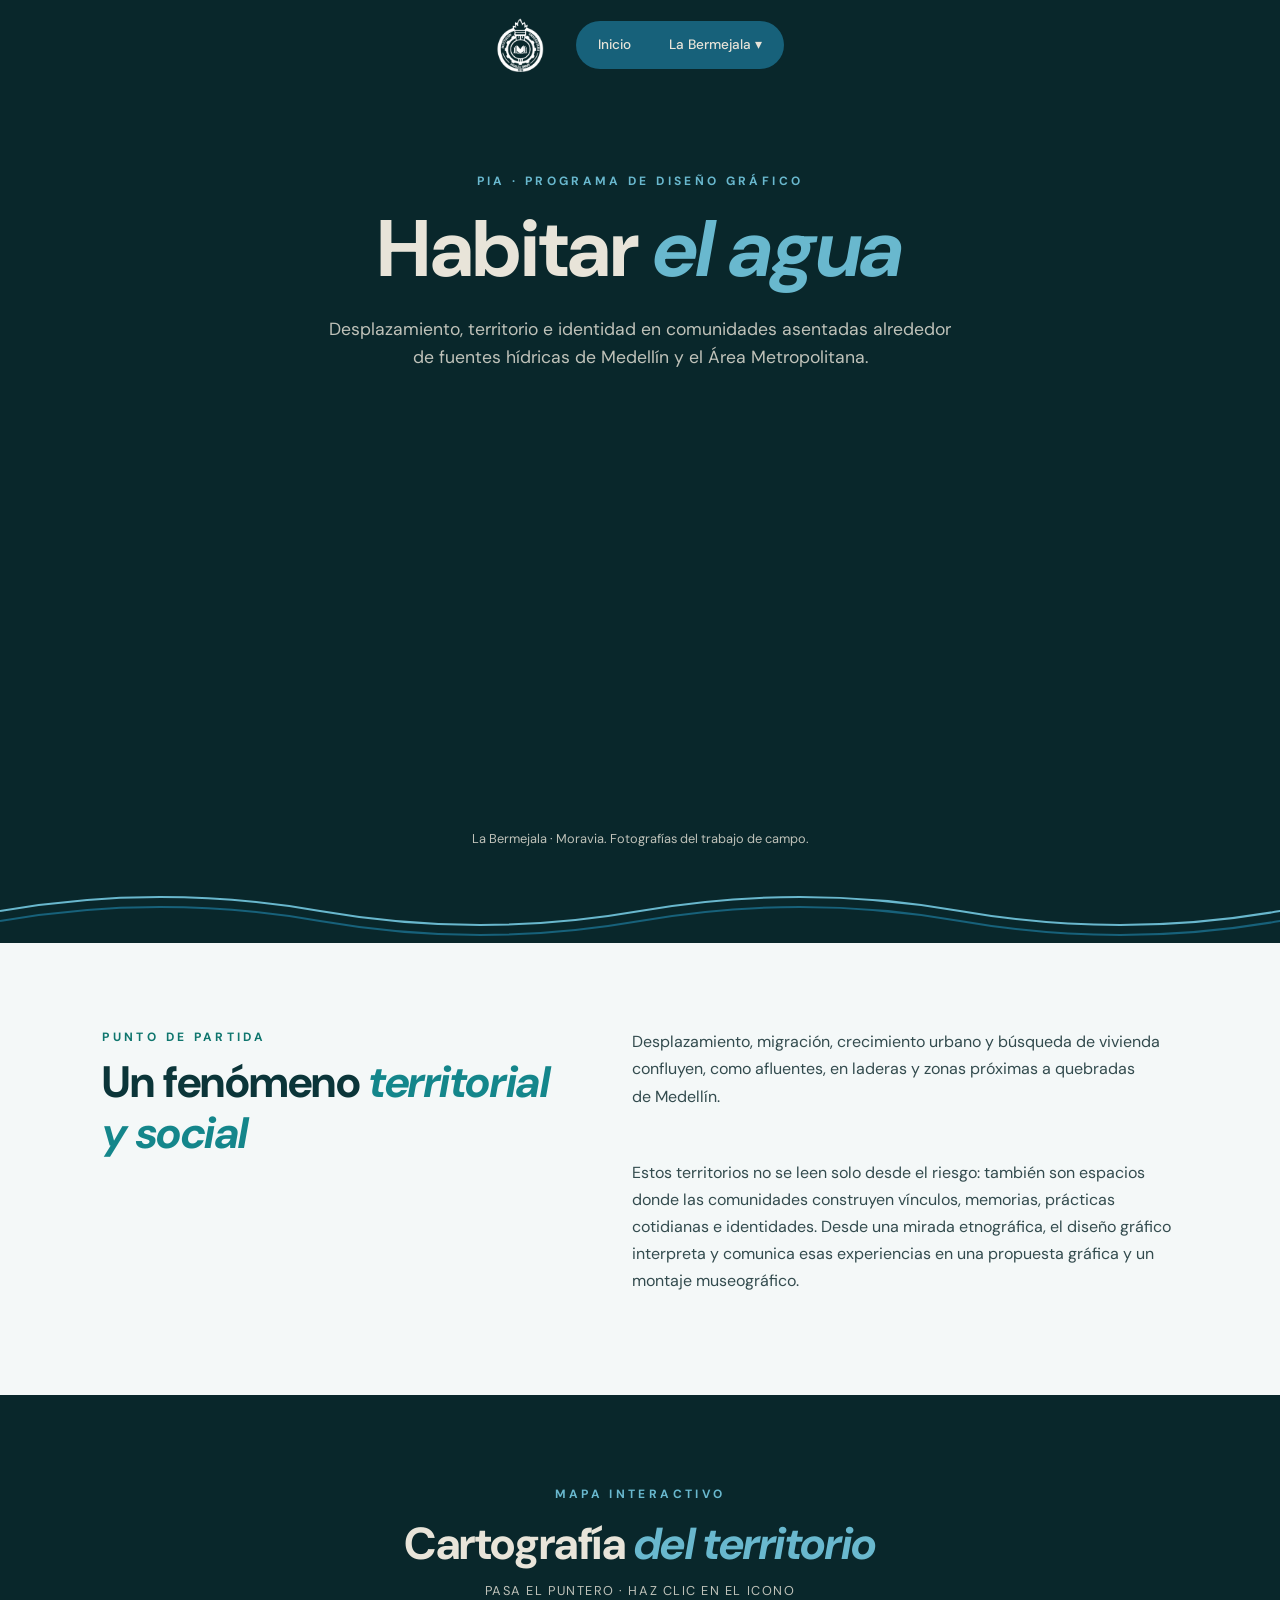
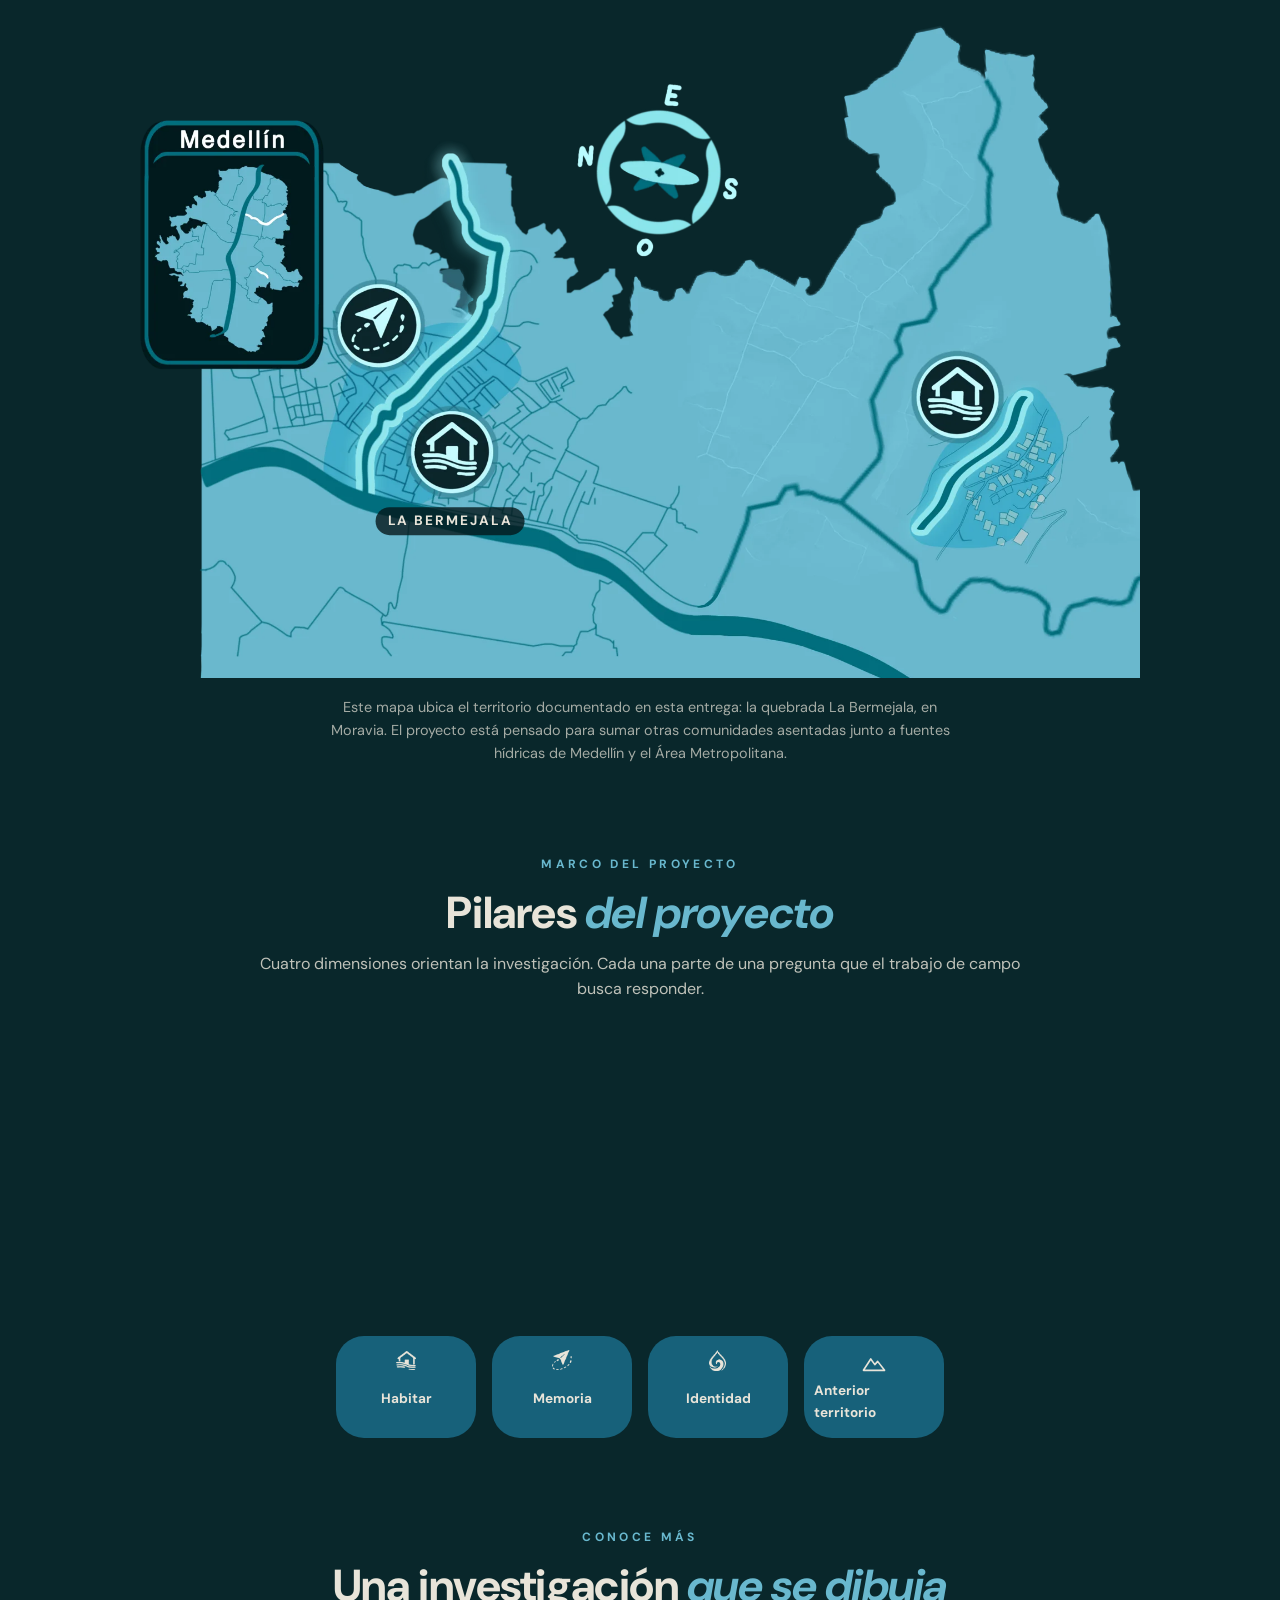
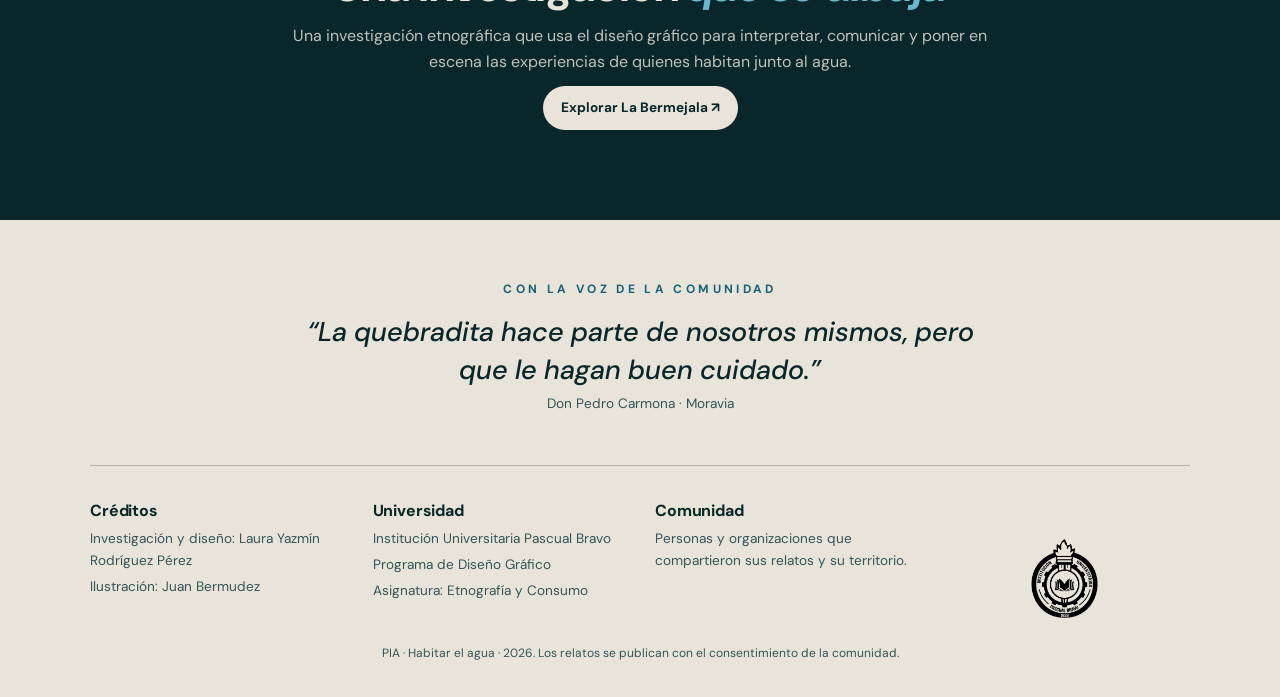
==== index.html @ 50b27b02 "Portada: olas debajo de la galeria" ====
<!DOCTYPE html>
<html lang="es">
<head>
<meta charset="UTF-8">
<meta name="viewport" content="width=device-width, initial-scale=1, viewport-fit=cover">
<title>Habitar el agua · Pascual Bravo</title>
<meta name="description" content="Desplazamiento, territorio e identidad en comunidades asentadas junto a fuentes hídricas de Medellín. Proyecto de Diseño Gráfico · Pascual Bravo.">
<meta name="theme-color" content="#09272b">
<meta property="og:type" content="website">
<meta property="og:url" content="https://laurarodriguez370-wq.github.io/Habitar-El-Agua/">
<meta property="og:title" content="Habitar el agua · Pascual Bravo">
<meta property="og:description" content="Desplazamiento, territorio e identidad en comunidades asentadas junto a fuentes hídricas de Medellín. Proyecto de Diseño Gráfico · Pascual Bravo.">
<meta property="og:image" content="https://laurarodriguez370-wq.github.io/Habitar-El-Agua/img/bermejala-1.jpg">
<link rel="icon" type="image/png" href="img/icono-agua.png">
<link rel="preconnect" href="https://fonts.gstatic.com" crossorigin>
<link href="https://fonts.googleapis.com/css2?family=DM+Sans:ital,wght@0,400;0,500;0,700;1,400;1,700&display=swap" rel="stylesheet">
<link rel="stylesheet" href="style-principal.css">
<style>
  body, h1, h2, h3, p, a, span, blockquote {
    font-family: 'DM Sans', sans-serif;
  }
  h1 em, h2 em {
    font-style: italic;
  }

  /* 1. PUNTO DE PARTIDA: FONDO CLARO Y DIAGRAMACIÓN EDITORIAL EN 2 COLUMNAS */
  #punto-de-partida {
    background-color: #F4F8F8;
    color: #132A2C;
    padding: 85px 8%;
    text-align: left;
  }
  #punto-de-partida .txt {
    max-width: 1100px;
    margin: 0 auto;
    display: grid;
    grid-template-columns: 1fr 1.15fr;
    column-gap: 56px;
    align-items: start;
  }
  #punto-de-partida .eyebrow {
    grid-column: 1;
    color: #0F766E;
    font-weight: 700;
    margin-bottom: 10px;
  }
  #punto-de-partida h2 {
    grid-column: 1;
    color: #0B3539;
    font-size: clamp(2rem, 3.5vw, 2.75rem);
    line-height: 1.15;
    margin: 0;
  }
  #punto-de-partida h2 em {
    color: #14868B;
  }
  #punto-de-partida p {
    grid-column: 2;
    color: #334B4E;
    font-size: 16px;
    line-height: 1.7;
    margin: 0 0 16px 0;
    text-wrap: pretty;
  }
  #punto-de-partida p:first-of-type {
    grid-row: 1 / 3;
  }

  /* 2. PILARES: 4 DIMENSIONES, CICLO DE 24s, CONTEXTO + PREGUNTA */
  @keyframes ciclo4 {
    0% { opacity: 0; visibility: visible; }
    3%, 22% { opacity: 1; visibility: visible; }
    25%, 100% { opacity: 0; visibility: hidden; }
  }
  @keyframes marca4 {
    0%, 22% { background: var(--celeste); color: var(--oscuro); transform: translateY(-3px); }
    25%, 100% { background: var(--azul); color: var(--crema); transform: none; }
  }
  .pp { animation: ciclo4 24s infinite; }
  .pp2 { animation-delay: 6s; }
  .pp3 { animation-delay: 12s; }
  .pp4 { animation-delay: 18s; }
  .pbt { animation: marca4 24s infinite; }
  .pbt:nth-child(2) { animation-delay: 6s; }
  .pbt:nth-child(3) { animation-delay: 12s; }
  .pbt:nth-child(4) { animation-delay: 18s; }
  .pbt { width: 140px; }

  #pr4:checked ~ .pv .pp,
  #pr4:checked ~ .pb .pbt { animation: none; }
  #pr4:checked ~ .pv .pp4 { opacity: 1; visibility: visible; }
  #pr4:checked ~ .pb label[for="pr4"] {
    background: var(--celeste);
    color: var(--oscuro);
    transform: translateY(-3px);
  }

  .pp p.ctx { margin: 0 0 18px; line-height: 1.65; }
  .pq {
    margin: 0;
    padding: 4px 0 4px 18px;
    border-left: 3px solid var(--celeste);
    font-size: clamp(1.1rem, 2vw, 1.35rem);
    line-height: 1.4;
    font-style: italic;
    font-weight: 500;
  }
  .pq-lab {
    display: block;
    margin-bottom: 6px;
    font-size: .72rem;
    font-style: normal;
    font-weight: 700;
    letter-spacing: .16em;
    text-transform: uppercase;
    opacity: .75;
  }
  .tag-bermejala {
    display: inline-block;
    margin-top: 18px;
    padding: 6px 14px;
    border-radius: 999px;
    background: rgba(105, 184, 206, .18);
    border: 1px solid var(--celeste);
    font-size: .8rem;
    font-weight: 700;
  }
  .pi svg { width: 55%; height: 55%; }
  .pguia { max-width: 760px; margin: 12px auto 0; font-size: 1rem; line-height: 1.6; }

  .nota-mapa { max-width: 640px; margin: 18px auto 0; font-size: .9rem; line-height: 1.6; opacity: .85; }

  /* RESPONSIVE PARA CELULAR */
  @media (max-width: 820px) {
    #punto-de-partida .txt {
      grid-template-columns: 1fr;
    }
    #punto-de-partida h2,
    #punto-de-partida p,
    #punto-de-partida p:first-of-type {
      grid-column: 1;
      grid-row: auto;
    }
    #punto-de-partida h2 {
      margin-bottom: 20px;
    }
  }
</style>
<link rel="stylesheet" href="mejoras.css?v=3">
</head>
<body>
<header class="cab">
<nav>
<a href="index.html" aria-label="Inicio"><img src="img/logo-pascual-bravo.png" alt="Institución Universitaria Pascual Bravo"></a>
<ul class="menu">
<li><a href="index.html">Inicio</a></li>
<li><a href="Bh.html" aria-haspopup="true">La Bermejala ▾</a>
<ul class="sub">
  <li><a href="Bh.html#identidad"><i class="ic" style="--i:var(--i-identidad)"></i>Identidad</a></li>
 
</ul>
</li>
</ul>
</nav>
</header>

<main>
<section class="hero">
<span class="eyebrow">PIA · Programa de Diseño Gráfico</span>
<h1>Habitar <em>el agua</em></h1>
<p class="lead">Desplazamiento, territorio e identidad en comunidades asentadas alrededor de fuentes hídricas de Medellín y el Área Metropolitana.</p>
</section>

<section class="sec">
<div class="gal">
  <div class="cv">
    <div class="sl"><img src="img/bermejala-1.jpg" alt="Fotografía 1 de La Bermejala"></div>
    <div class="sl"><img src="img/bermejala-2.jpg" alt="Fotografía 2 de La Bermejala"></div>
    <div class="sl"><img src="img/bermejala-3.jpg" alt="Fotografía 3 de La Bermejala"></div>
    <div class="sl"><img src="img/bermejala-4.jpg" alt="Fotografía 4 de La Bermejala"></div>
    <div class="sl"><img src="img/bermejala-5.jpg" alt="Fotografía 5 de La Bermejala"></div>
    <div class="sl"><img src="img/bermejala-6.jpg" alt="Fotografía 6 de La Bermejala"></div>
  </div>
  <p class="pie-foto">La Bermejala · Moravia. Fotografías del trabajo de campo.</p>
</div>
</section>

<div class="ola" aria-hidden="true">
<svg class="a" viewBox="0 0 2400 64" preserveAspectRatio="none"><path stroke="#69b8ce" d="M0 32q150-28 300 0t300 0 300 0 300 0 300 0 300 0 300 0 300 0"/></svg>
<svg class="b" viewBox="0 0 2400 64" preserveAspectRatio="none"><path stroke="#17617a" d="M0 32q150-28 300 0t300 0 300 0 300 0 300 0 300 0 300 0 300 0"/></svg>
</div>

<section class="sec c" id="punto-de-partida">
<div class="txt">
  <span class="eyebrow">Punto de partida</span>
  <h2>Un fenómeno <em>territorial y social</em></h2>
  <p>Desplazamiento, migración, crecimiento urbano y búsqueda de vivienda confluyen, como afluentes, en laderas y zonas próximas a quebradas de Medellín.</p>
  <p>Estos territorios no se leen solo desde el riesgo: también son espacios donde las comunidades construyen vínculos, memorias, prácticas cotidianas e identidades. Desde una mirada etnográfica, el diseño gráfico interpreta y comunica esas experiencias en una propuesta gráfica y un montaje museográfico.</p>
</div>
</section>

<section class="sec c" id="cartografia">
<span class="eyebrow">Mapa interactivo</span>
<h2>Cartografía <em>del territorio</em></h2>
<p style="font-size:.8rem;letter-spacing:.12em;text-transform:uppercase">Pasa el puntero · haz clic en el icono</p>
<div class="marco"><div class="mapa">
<img loading="lazy" decoding="async" src="img/mapa.webp" alt="Mapa de Medellín con la quebrada La Bermejala">
<span class="lab" style="--x:31%;--y:76%">La Bermejala</span>

<div class="hot" style="--x:30.7%;--y:64.7%;--d:0s">
  <button class="hs" type="button" aria-label="La Bermejala · Moravia"></button>
  <div class="pop">
    <img loading="lazy" decoding="async" src="img/bermejala-1.jpg" alt="">
    <h3>La Bermejala</h3>
    <small>Moravia · Medellín</small>
    <p>Mapas, voces y memorias de cinco habitantes sobre la quebrada: una cartografía del sentipensar construida caminando el barrio.</p>
    <a href="Bh.html">Ir a la sección →</a>
  </div>
</div>



</div></div>
<p class="nota-mapa">Este mapa ubica el territorio documentado en esta entrega: la quebrada La Bermejala, en Moravia. El proyecto está pensado para sumar otras comunidades asentadas junto a fuentes hídricas de Medellín y el Área Metropolitana.</p>
</section>

<section class="sec" id="pilares">
<div class="c">
  <span class="eyebrow">Marco del proyecto</span>
  <h2>Pilares <em>del proyecto</em></h2>
  <p class="pguia">Cuatro dimensiones orientan la investigación. Cada una parte de una pregunta que el trabajo de campo busca responder.</p>
</div>
<input class="pr" type="radio" name="pilar" id="pr0" checked aria-label="Rotación automática"><input class="pr" type="radio" name="pilar" id="pr1" aria-label="Habitar"><input class="pr" type="radio" name="pilar" id="pr2" aria-label="Memoria y territorio"><input class="pr" type="radio" name="pilar" id="pr3" aria-label="Identidad y relación con el agua"><input class="pr" type="radio" name="pilar" id="pr4" aria-label="Relación con su anterior territorio">
<div class="pv">
<article class="pp pp1">
  <div class="pi"><i class="ic" style="--i:var(--i-hab)"></i></div>
  <div>
    <span class="eyebrow">Dimensión 01 / 04</span>
    <h3>Habitar</h3>
    <p class="ctx">Cómo llegaron las comunidades al territorio, cómo lo ocuparon y lo transformaron: la vivienda, la vida cotidiana y la relación entre la casa y la quebrada.</p>
    <p class="pq"><span class="pq-lab">Pregunta por responder</span>¿Cómo las comunidades construyen sus formas de habitar los territorios próximos a las fuentes hídricas?</p>
  </div>
</article>

<article class="pp pp2">
  <div class="pi"><i class="ic" style="--i:var(--i-mem)"></i></div>
  <div>
    <span class="eyebrow">Dimensión 02 / 04</span>
    <h3>Memoria y territorio</h3>
    <p class="ctx">Los relatos de llegada, los lugares importantes y los acontecimientos que los habitantes recuerdan, y la manera en que pasado y presente se cruzan en el lugar.</p>
    <p class="pq"><span class="pq-lab">Pregunta por responder</span>¿Qué memorias y relatos construyen los habitantes alrededor del territorio que habitan?</p>
  </div>
</article>

<article class="pp pp3">
  <div class="pi"><i class="ic" style="--i:var(--i-identidad)"></i></div>
  <div>
    <span class="eyebrow">Dimensión 03 / 04</span>
    <h3>Identidad y relación con el agua</h3>
    <p class="ctx">El agua en la vida diaria: sus usos, las prácticas comunitarias, los vínculos afectivos y los imaginarios que los vecinos construyen sobre la quebrada.</p>
    <p class="pq"><span class="pq-lab">Pregunta por responder</span>¿Cómo las relaciones cotidianas con las fuentes hídricas participan en la construcción de identidad territorial?</p>
    <span class="tag-bermejala">Dimensión desarrollada en esta muestra · La Bermejala</span>
  </div>
</article>

<article class="pp pp4">
  <div class="pi">
    <svg viewBox="0 0 64 64" fill="none" stroke="currentColor" stroke-width="2.6" stroke-linecap="round" stroke-linejoin="round" aria-hidden="true"><circle cx="48" cy="12" r="3.5" fill="currentColor" stroke="none"/><path d="M6 46 L24 20 L34 34 L41 26 L58 46 Z"/><path d="M52 56 H14" stroke-dasharray="3 5"/><path d="M18 51 L12 56 L18 61"/></svg>
  </div>
  <div>
    <span class="eyebrow">Dimensión 04 / 04</span>
    <h3>Relación con su anterior territorio</h3>
    <p class="ctx">El lugar de origen antes del desplazamiento o la migración: los contextos pasados, los usos del antiguo territorio y los vínculos afectivos que quedaron atrás.</p>
    <p class="pq"><span class="pq-lab">Pregunta por responder</span>¿Cómo eran las relaciones con su anterior territorio, su anterior paisaje?</p>
  </div>
</article>
</div>
<div class="pb">
  <label class="pbt" for="pr1"><i class="ic" style="--i:var(--i-hab)"></i><span>Habitar</span></label>
  <label class="pbt" for="pr2"><i class="ic" style="--i:var(--i-mem)"></i><span>Memoria</span></label>
  <label class="pbt" for="pr3"><i class="ic" style="--i:var(--i-identidad)"></i><span>Identidad</span></label>
  <label class="pbt" for="pr4"><svg width="26" height="26" viewBox="0 0 64 64" fill="none" stroke="currentColor" stroke-width="4" stroke-linecap="round" stroke-linejoin="round" aria-hidden="true"><path d="M6 50 L24 22 L34 36 L41 28 L58 50 Z"/></svg><span>Anterior territorio</span></label>
</div>
</section>

<section class="sec c">
<div class="txt" style="max-width:700px">
  <span class="eyebrow">Conoce más</span>
  <h2>Una investigación <em>que se dibuja</em></h2>
  <p>Una investigación etnográfica que usa el diseño gráfico para interpretar, comunicar y poner en escena las experiencias de quienes habitan junto al agua.</p>
  <a class="btn" href="Bh.html">Explorar La Bermejala ↗</a>
</div>
</section>
</main>

<footer>
<div class="voz">
  <span class="eyebrow">Con la voz de la comunidad</span>
  <blockquote>“La quebradita hace parte de nosotros mismos, pero que le hagan buen cuidado.”</blockquote>
  <p>Don Pedro Carmona · Moravia</p>
</div>
<div class="cols">
  <div><h3>Créditos</h3><p>Investigación y diseño: Laura Yazmín Rodríguez Pérez </p> <p>Ilustración: Juan Bermudez</p></div>
  <div><h3>Universidad</h3><p>Institución Universitaria Pascual Bravo</p><p>Programa de Diseño Gráfico</p><p>Asignatura: Etnografía y Consumo</p></div>
  <div><h3>Comunidad</h3><p>Personas y organizaciones que compartieron sus relatos y su territorio.</p></div>
<div class="flogo"><img src="img/logo-pascual-bravo.png" alt="Institución Universitaria Pascual Bravo"></div>
</div>
<p class="legal">PIA · Habitar el agua · 2026. Los relatos se publican con el consentimiento de la comunidad.</p>
</footer>
<script src="mejoras.js" defer></script>
</body>
</html>
---- style-principal.css ----
:root {
  --oscuro:#09272b;
  --azul:#17617a;
  --celeste:#69b8ce;
  --crema:#e8e4d9;
  --suave:rgba(232,228,217,.82);
  --f:"DM Sans",system-ui,sans-serif;
  --lados:max(5%,calc((100% - 1100px)/2));
  --esp:clamp(48px,8vw,90px);
  --t:.25s ease;
  color-scheme:dark;
--i-identidad:url("[data-uri]");
  --i-hab:url("[data-uri]");
  --i-mem:url("[data-uri]");
  padding-top:env(safe-area-inset-top,0px);
  padding-bottom:env(safe-area-inset-bottom,0px)
}


* {
  margin:0;
  padding:0;
  box-sizing:border-box;
  font-family:var(--f)
}


html {
  scroll-behavior:smooth;
  scroll-padding-top:env(safe-area-inset-top,0px)
}


body {
  overflow-x:clip;
  background:var(--oscuro);
  color:var(--crema);
  line-height:1.6;
  -webkit-font-smoothing:antialiased
}


a {
  color:inherit;
  text-decoration:none
}

ul {
  list-style:none
}

img {
  display:block;
  max-width:100%
}


h1,h2,h3 {
  line-height:1.12;
  font-weight:700;
  letter-spacing:-.01em
}


h1 {
  font-size:clamp(2.6rem,7vw,5rem)
}

h2 {
  font-size:clamp(1.8rem,4vw,2.8rem)
}

h3 {
  font-size:1.2rem
}


p {
  margin:12px 0;
  color:var(--suave)
}

em {
  color:var(--celeste)
}


:focus-visible {
  outline:2px solid var(--celeste);
  outline-offset:3px
}


.eyebrow {
  display:block;
  margin-bottom:14px;
  color:var(--celeste);
  font-size:.75rem;
  font-weight:700;
  letter-spacing:.28em;
  text-transform:uppercase
}


.c {
  text-align:center
}

.lead {
  max-width:640px;
  font-size:1.1rem;
  margin-inline:auto
}

.txt {
  max-width:760px;
  margin:0 auto
}


.btn {
  display:inline-flex;
  align-items:center;
  gap:8px;
  padding:11px 18px;
  background:var(--crema);
  color:var(--oscuro);
  font-size:.85rem;
  font-weight:700;
  border-radius:999px;
  transition:background var(--t)
}


.btn:hover {
  background:var(--celeste)
}


.ic {
  display:inline-block;
  width:1.5em;
  height:1.5em;
  background:currentColor;
  -webkit-mask:var(--i) center/contain no-repeat;
  mask:var(--i) center/contain no-repeat
}


.cab {
  position:relative;
  z-index:30;
  padding:18px var(--lados) 0
}


nav {
  display:flex;
  align-items:center;
  justify-content:center;
  flex-wrap:wrap;
  gap:16px 32px
}


nav>a img {
  height:54px;
  width:auto
}


.menu {
  display:flex;
  gap:6px;
  padding:6px;
  background:var(--azul);
  border-radius:999px
}


.menu>li {
  position:relative
}


.menu a {
  display:block;
  padding:7px 16px;
  font-size:.85rem;
  font-weight:500;
  border-radius:999px;
  transition:background var(--t),color var(--t)
}


.menu>li>a:hover,.menu>li:focus-within>a {
  background:var(--crema);
  color:var(--oscuro)
}


.sub {
  position:absolute;
  top:100%;
  left:0;
  min-width:100%;
  padding:8px 6px 6px;
  opacity:0;
  visibility:hidden;
  transform:translateY(6px);
  transition:var(--t)
}


.sub::before {
  content:"";
  position:absolute;
  inset:4px 0 0;
  z-index:-1;
  background:var(--azul);
  border-radius:18px;
  box-shadow:0 12px 24px rgba(0,0,0,.35)
}


.sub a {
  white-space:nowrap;
  display:flex;
  align-items:center;
  gap:8px
}

.sub a:hover {
  background:var(--celeste);
  color:var(--oscuro)
}


.sub .ic {
  width:1.1em;
  height:1.1em
}


.menu>li:hover>.sub,.menu>li:focus-within>.sub {
  opacity:1;
  visibility:visible;
  transform:none
}


.hero {
  padding:clamp(50px,9vw,100px) var(--lados) 10px;
  text-align:center
}

.hero .lead {
  margin-top:20px
}


.ola {
  position:relative;
  height:64px;
  margin-top:30px;
  overflow:hidden
}


.ola svg {
  position:absolute;
  left:0;
  top:0;
  width:200%;
  height:100%;
  fill:none;
  animation:flow 18s linear infinite
}


.ola path {
  vector-effect:non-scaling-stroke;
  stroke-width:2
}


.ola .b {
  animation-duration:28s;
  top:10px
}


@keyframes flow {
  to {
    transform:translateX(-50%)
  }
}


.sec {
  padding:var(--esp) var(--lados) 0
}


.gal {
  max-width:900px;
  margin:0 auto
}


.cv {
  position:relative;
  height:270px;
  overflow:hidden
}


.sl {
  position:absolute;
  left:50%;
  top:20px;
  width:250px;
  height:220px;
  margin-left:-125px;
  opacity:0;
  animation:desfile 36s ease-in-out infinite
}


.sl img {
  width:100%;
  height:100%;
  object-fit:cover;
  border-radius:14px
}


.cv:hover .sl {
  animation-play-state:paused
}


@keyframes desfile {
  0.00% {
    transform:translateX(192%) scale(0.63);
    opacity:0;
    z-index:1
  }
  12.67% {
    transform:translateX(192%) scale(0.63);
    opacity:0;
    z-index:1
  }
  16.67% {
    transform:translateX(128%) scale(0.72);
    opacity:1;
    z-index:2
  }
  29.34% {
    transform:translateX(128%) scale(0.72);
    opacity:1;
    z-index:2
  }
  33.33% {
    transform:translateX(64%) scale(0.81);
    opacity:1;
    z-index:3
  }
  46.00% {
    transform:translateX(64%) scale(0.81);
    opacity:1;
    z-index:3
  }
  50.00% {
    transform:translateX(0%) scale(1.12);
    opacity:1;
    z-index:4
  }
  62.67% {
    transform:translateX(0%) scale(1.12);
    opacity:1;
    z-index:4
  }
  66.67% {
    transform:translateX(-64%) scale(0.81);
    opacity:1;
    z-index:3
  }
  79.34% {
    transform:translateX(-64%) scale(0.81);
    opacity:1;
    z-index:3
  }
  83.33% {
    transform:translateX(-128%) scale(0.72);
    opacity:1;
    z-index:2
  }
  96.00% {
    transform:translateX(-128%) scale(0.72);
    opacity:1;
    z-index:2
  }
  100.00% {
    transform:translateX(-192%) scale(0.63);
    opacity:0;
    z-index:1
  }
}

.sl:nth-child(1) {
  animation-delay:-18s
}

.sl:nth-child(2) {
  animation-delay:-12s
}

.sl:nth-child(3) {
  animation-delay:-6s
}

.sl:nth-child(4) {
  animation-delay:0s
}

.sl:nth-child(5) {
  animation-delay:-30s
}

.sl:nth-child(6) {
  animation-delay:-24s
}


.pie-foto {
  text-align:center;
  font-size:.8rem;
  margin:0
}


.marco {
  max-width:1000px;
  margin:24px auto 0
}


.mapa {
  position:relative
}


.mapa>img {
  width:100%;
  height:auto
}


.lab {
  position:absolute;
  left:var(--x);
  top:var(--y);
  transform:translate(-50%,-50%);
  padding:3px 12px;
  background:rgba(4,21,24,.78);
  color:var(--crema);
  font-size:clamp(.6rem,1.6vw,.85rem);
  font-weight:700;
  letter-spacing:.14em;
  text-transform:uppercase;
  border-radius:999px;
  pointer-events:none;
  white-space:nowrap
}


.lab.rio {
  background:var(--azul)
}


.hot {
  position:absolute;
  left:var(--x);
  top:var(--y);
  width:8.2%;
  min-width:40px;
  aspect-ratio:1;
  transform:translate(-50%,-50%);
  z-index:3
}


.hs {
  display:block;
  width:100%;
  height:100%;
  background:transparent;
  border:0;
  border-radius:50%;
  cursor:pointer;
  animation:pulso 2.6s ease-out infinite;
  transition:transform var(--t),background .35s
}


.hot:hover .hs,.hot:focus-within .hs {
  background:rgba(232,228,217,.3);
  transform:scale(1.1);
  animation:none;
  box-shadow:0 0 0 7px rgba(232,228,217,.25)
}


@keyframes pulso {
  0% {
    box-shadow:0 0 0 0 rgba(232,228,217,.7)
  }
  80%,100% {
    box-shadow:0 0 0 14px rgba(232,228,217,0)
  }
}


.hot:hover,.hot:focus-within {
  z-index:8
}


.pop {
  position:absolute;
  top:calc(100% + 12px);
  left:50%;
  width:250px;
  padding:12px;
  background:var(--crema);
  color:var(--oscuro);
  border-radius:12px;
  box-shadow:0 16px 34px rgba(0,0,0,.5);
  opacity:0;
  visibility:hidden;
  transform:translate(-50%,-8px);
  transition:var(--t)
}


.pop::before {
  content:"";
  position:absolute;
  left:0;
  right:0;
  bottom:100%;
  height:14px
}


.hot:hover .pop,.hot:focus-within .pop {
  opacity:1;
  visibility:visible;
  transform:translate(-50%,0)
}


.pop img,.ph {
  width:100%;
  aspect-ratio:16/9;
  object-fit:cover;
  margin-bottom:10px;
  border-radius:8px
}


.ph {
  display:grid;
  place-items:center;
  background:rgba(23,97,122,.3);
  border:1px dashed var(--azul);
  color:var(--azul);
  font-size:.8rem
}


.pop h3 {
  color:var(--oscuro)
}

.pop small {
  display:block;
  color:var(--azul);
  font-size:.68rem;
  font-weight:700;
  letter-spacing:.16em;
  text-transform:uppercase
}


.pop p {
  margin:8px 0;
  color:#35545a;
  font-size:.82rem;
  line-height:1.5
}


.pop a {
  color:var(--azul);
  font-size:.85rem;
  font-weight:700;
  border-bottom:2px solid var(--celeste)
}


.pr {
  position:absolute;
  opacity:0;
  pointer-events:none
}


.pv {
  display:grid;
  max-width:900px;
  margin:30px auto 0
}


.pp {
  grid-area:1/1;
  display:grid;
  grid-template-columns:220px 1fr;
  align-items:center;
  gap:34px;
  opacity:0;
  visibility:hidden;
  animation:ciclo 18s infinite
}


.pp2 {
  animation-delay:6s
}

.pp3 {
  animation-delay:12s
}


@keyframes ciclo {
  0% {
    opacity:0;
    visibility:visible
  }
  4%,30% {
    opacity:1;
    visibility:visible
  }
  33%,100% {
    opacity:0;
    visibility:hidden
  }
}


.pi {
  aspect-ratio:1;
  display:grid;
  place-items:center;
  border:1px dashed var(--celeste);
  border-radius:40px;
  background:rgba(23,97,122,.3);
  color:var(--celeste)
}


.pi .ic {
  width:55%;
  height:55%
}


.chips {
  display:flex;
  flex-wrap:wrap;
  gap:10px;
  margin:18px 0
}

.chips li {
  padding:7px 16px;
  border:1px solid var(--celeste);
  border-radius:999px;
  font-size:.85rem
}


.pb {
  display:flex;
  justify-content:center;
  flex-wrap:wrap;
  gap:16px;
  margin-top:36px
}


.pbt {
  display:grid;
  justify-items:center;
  gap:4px;
  width:130px;
  padding:14px 10px;
  background:var(--azul);
  color:var(--crema);
  font-size:.85rem;
  font-weight:700;
  border-radius:28px;
  cursor:pointer;
  transition:background var(--t),color var(--t),transform var(--t);
  animation:marca 18s infinite
}


.pbt:nth-child(2) {
  animation-delay:6s
}

.pbt:nth-child(3) {
  animation-delay:12s
}


@keyframes marca {
  0%,30% {
    background:var(--celeste);
    color:var(--oscuro);
    transform:translateY(-3px)
  }
  33%,100% {
    background:var(--azul);
    color:var(--crema);
    transform:none
  }
}


.pbt:hover {
  background:var(--celeste);
  color:var(--oscuro)
}


#pilares:hover .pp,#pilares:hover .pbt {
  animation-play-state:paused
}


#pr1:checked~.pv .pp,#pr1:checked~.pb .pbt {
  animation:none
}

#pr1:checked~.pv .pp1 {
  opacity:1;
  visibility:visible
}

#pr1:checked~.pb label[for=pr1] {
  background:var(--celeste);
  color:var(--oscuro);
  transform:translateY(-3px)
}

#pr2:checked~.pv .pp,#pr2:checked~.pb .pbt {
  animation:none
}

#pr2:checked~.pv .pp2 {
  opacity:1;
  visibility:visible
}

#pr2:checked~.pb label[for=pr2] {
  background:var(--celeste);
  color:var(--oscuro);
  transform:translateY(-3px)
}

#pr3:checked~.pv .pp,#pr3:checked~.pb .pbt {
  animation:none
}

#pr3:checked~.pv .pp3 {
  opacity:1;
  visibility:visible
}

#pr3:checked~.pb label[for=pr3] {
  background:var(--celeste);
  color:var(--oscuro);
  transform:translateY(-3px)
}


footer {
  margin-top:var(--esp);
  padding:60px var(--lados) 30px;
  background:var(--crema);
  color:var(--oscuro)
}


footer h3 {
  margin-bottom:8px;
  color:var(--oscuro);
  font-size:1rem
}

footer p {
  margin:4px 0;
  color:#35545a;
  font-size:.85rem
}

footer a:hover {
  text-decoration:underline
}


.voz {
  max-width:700px;
  margin:0 auto 50px;
  text-align:center
}

.voz .eyebrow {
  color:var(--azul)
}


.voz blockquote {
  color:var(--oscuro);
  font-size:clamp(1.2rem,2.6vw,1.7rem);
  font-style:italic;
  font-weight:500;
  line-height:1.4
}


.cols {
  display:grid;
  grid-template-columns:repeat(4,1fr);
  gap:30px;
  padding-top:36px;
  border-top:1px solid rgba(9,39,43,.25)
}


.flogo {
  display:flex;
  justify-content:center;
  margin:36px 0 22px
}

.flogo img {
  height:80px;
  filter:invert(1) brightness(.25)
}


.legal {
  text-align:center;
  font-size:.75rem
}


@media(max-width:900px) {
  .cols {
    grid-template-columns:repeat(2,1fr)
  }
}


@media(max-width:700px) {
  .menu {
    flex-wrap:wrap;
    justify-content:center;
    border-radius:22px
  }
  .menu a {
    padding:10px 16px
  }
  .cols {
    grid-template-columns:1fr
  }
.pp {
    grid-template-columns:1fr;
    text-align:center
  }
  .pi {
    width:130px;
    margin:0 auto
  }
  .chips {
    justify-content:center
  }
.cv {
    height:230px
  }
  .sl {
    width:200px;
    height:180px;
    margin-left:-100px
  }
.hot {
    position:static;
    transform:none;
    width:0;
    height:0;
    min-width:0;
    aspect-ratio:auto
  }
  .hs {
    position:absolute;
    left:var(--x);
    top:var(--y);
    width:8.2%;
    min-width:40px;
    height:auto;
    aspect-ratio:1;
    translate:-50% -50%
  }
.pop {
    position:absolute;
    left:0;
    right:0;
    top:calc(100% + 12px);
    width:auto;
    transform:none!important;
    z-index:9
  }
  .sub {
    display:none
  }
}


@media(prefers-reduced-motion:reduce) {
  .ola svg,.hs,.pp,.pbt,.sl {
    animation:none
  }
  .pp1,.sl:first-child {
    opacity:1;
    visibility:visible
  }
  * {
    transition:none!important
  }
  html {
    scroll-behavior:auto
  }
}
---- mejoras.css ----
/* Mejoras del front — capa aparte para no tocar los estilos originales.
   Se carga después de style-principal.css / style-habitar.css. */

/* 1. Menú fijo al bajar: en páginas largas el menú queda siempre a mano */
.cab {
  position: sticky;
  top: 0;
  transition: padding .3s ease, background-color .3s ease, box-shadow .3s ease;
}
.cab.fija {
  padding-top: 8px;
  padding-bottom: 8px;
  background: rgba(9, 39, 43, .86);
  -webkit-backdrop-filter: blur(10px);
  backdrop-filter: blur(10px);
  box-shadow: 0 6px 24px rgba(0, 0, 0, .25);
}
.cab.fija nav > a img { transition: height .3s ease; }

/* 1b. Barra fija más aireada: el menú no queda pegado al borde y el logo
   conserva su lugar al pasar sobre las secciones claras */
.cab.fija {
  padding-top: 10px;
  padding-bottom: 10px;
  background: rgba(9, 39, 43, .96);
  border-bottom: 1px solid rgba(105, 184, 206, .18);
  box-shadow: 0 10px 30px rgba(9, 39, 43, .18);
}
.cab.fija nav > a img { height: 46px; }

/* 1c. Galería «Habitar el agua» más ancha: aprovecha los costados en pantallas grandes */
@media (min-width: 701px) {
  .gal { max-width: min(1240px, 94vw); }
  .cv { height: clamp(270px, 27vw, 360px); }
  .sl {
    --w: clamp(250px, 24vw, 320px);
    width: var(--w);
    height: calc(var(--w) * .88);
    margin-left: calc(var(--w) / -2);
  }
}

/* 2. Aparición suave de las secciones al hacer scroll */
.revela {
  opacity: 0;
  transform: translateY(28px);
  transition: opacity .8s ease, transform .8s cubic-bezier(.2, .7, .2, 1);
}
.revela.visible {
  opacity: 1;
  transform: none;
}

/* 3. Botón "volver arriba" */
.arriba {
  position: fixed;
  right: 18px;
  bottom: 18px;
  z-index: 40;
  width: 46px;
  height: 46px;
  border: 1px solid var(--celeste, #69b8ce);
  border-radius: 50%;
  background: var(--oscuro, #09272b);
  color: var(--crema, #e8e4d9);
  font-size: 20px;
  line-height: 1;
  cursor: pointer;
  opacity: 0;
  visibility: hidden;
  transform: translateY(10px);
  transition: opacity .3s ease, transform .3s ease, visibility .3s, background-color .2s ease;
}
.arriba.ver { opacity: 1; visibility: visible; transform: none; }
.arriba:hover { background: var(--azul, #17617a); }

/* 4. Enlace del mapa interactivo: área táctil cómoda en celular */
.pop a {
  display: inline-block;
  padding: 8px 0;
}

/* 5. Imágenes: evitan saltos de diseño mientras cargan */
img { height: auto; }

@media (prefers-reduced-motion: reduce) {
  .revela { opacity: 1; transform: none; transition: none; }
  .cab, .arriba { transition: none; }
}
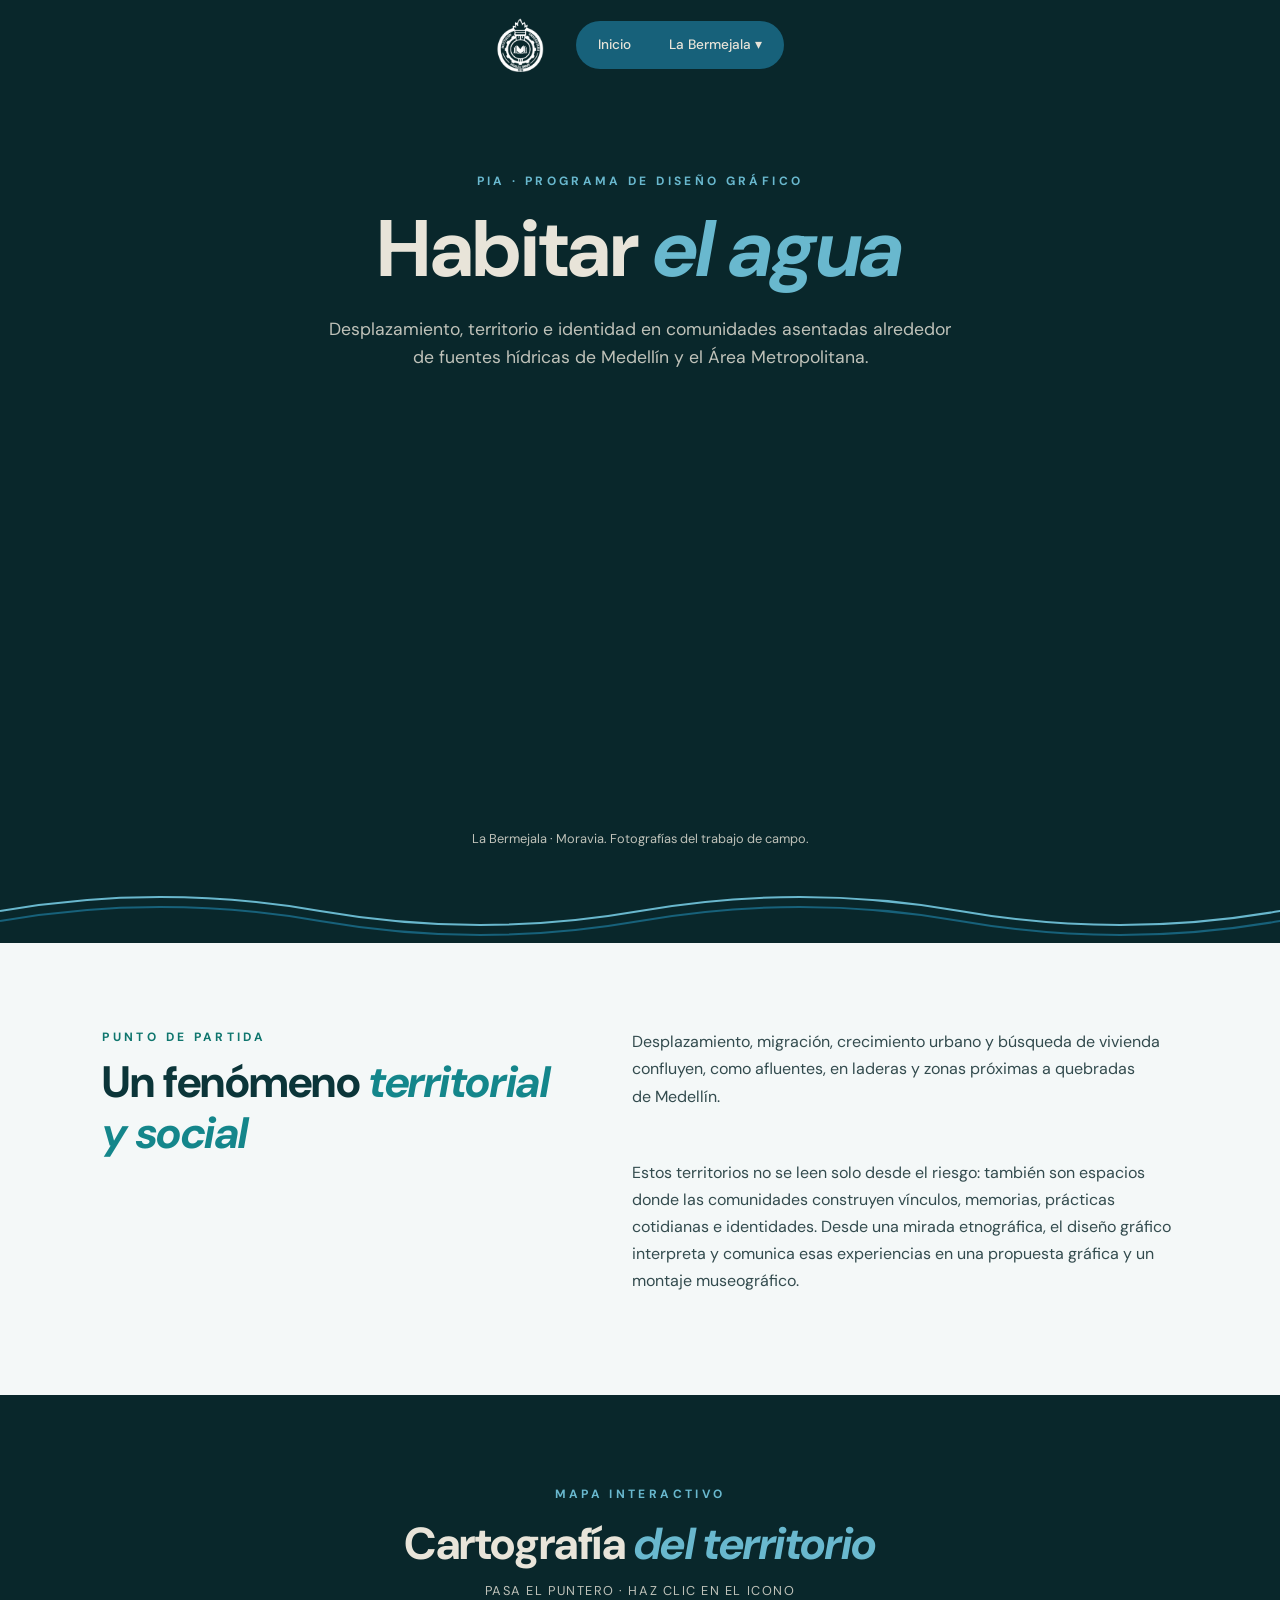
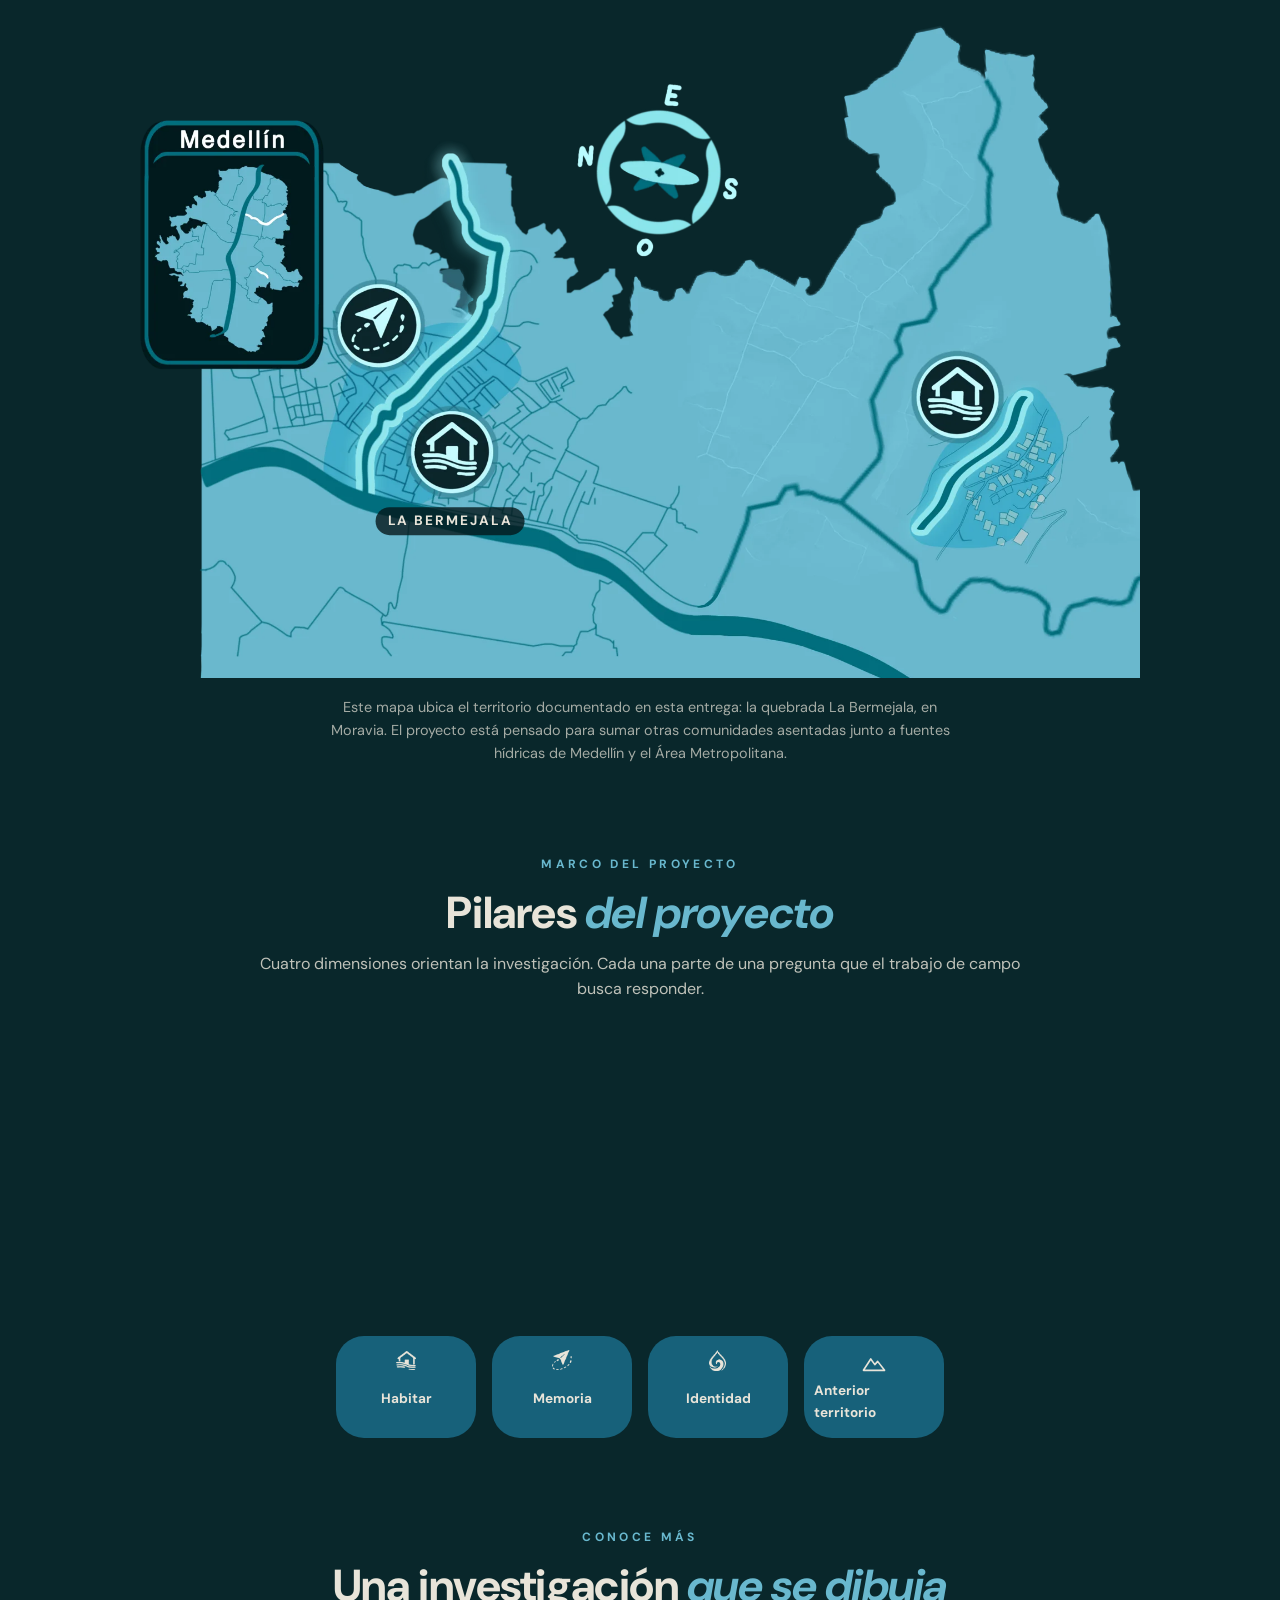
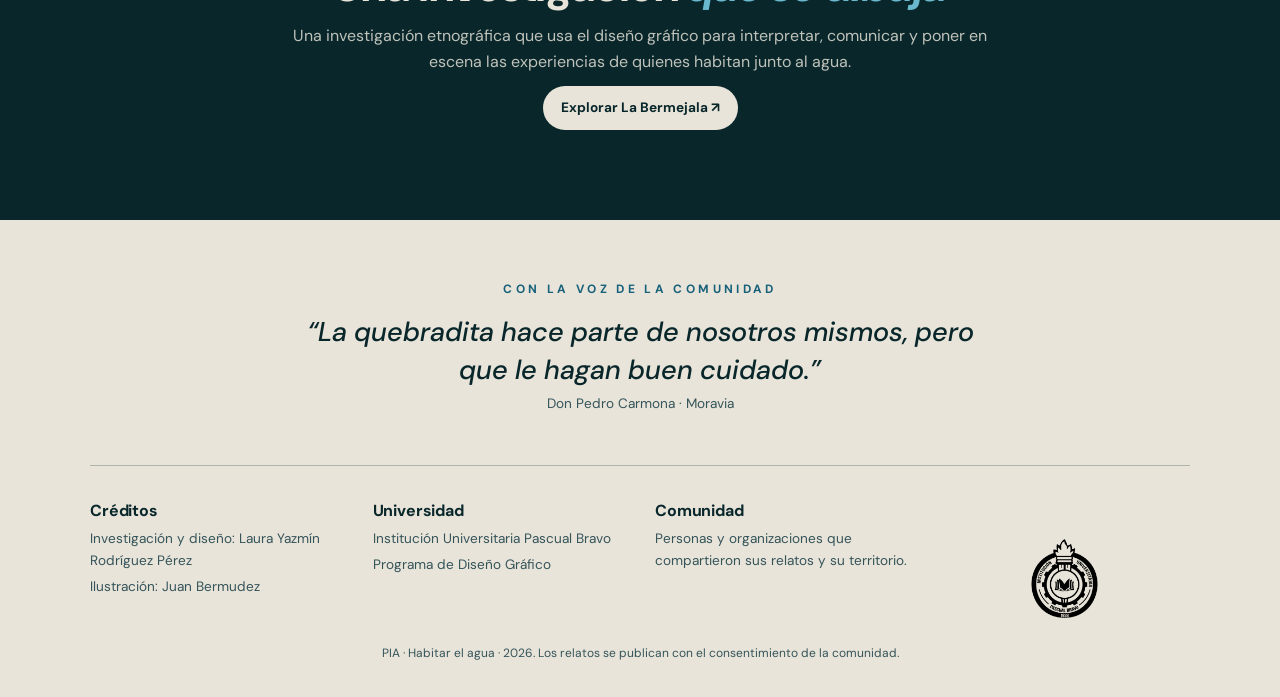
==== commit 14e6a386: "Creditos: sin asignatura" ====
--- a/index.html
+++ b/index.html
@@ -301,7 +301,7 @@
 </div>
 <div class="cols">
   <div><h3>Créditos</h3><p>Investigación y diseño: Laura Yazmín Rodríguez Pérez </p> <p>Ilustración: Juan Bermudez</p></div>
-  <div><h3>Universidad</h3><p>Institución Universitaria Pascual Bravo</p><p>Programa de Diseño Gráfico</p><p>Asignatura: Etnografía y Consumo</p></div>
+  <div><h3>Universidad</h3><p>Institución Universitaria Pascual Bravo</p><p>Programa de Diseño Gráfico</p></div>
   <div><h3>Comunidad</h3><p>Personas y organizaciones que compartieron sus relatos y su territorio.</p></div>
 <div class="flogo"><img src="img/logo-pascual-bravo.png" alt="Institución Universitaria Pascual Bravo"></div>
 </div>
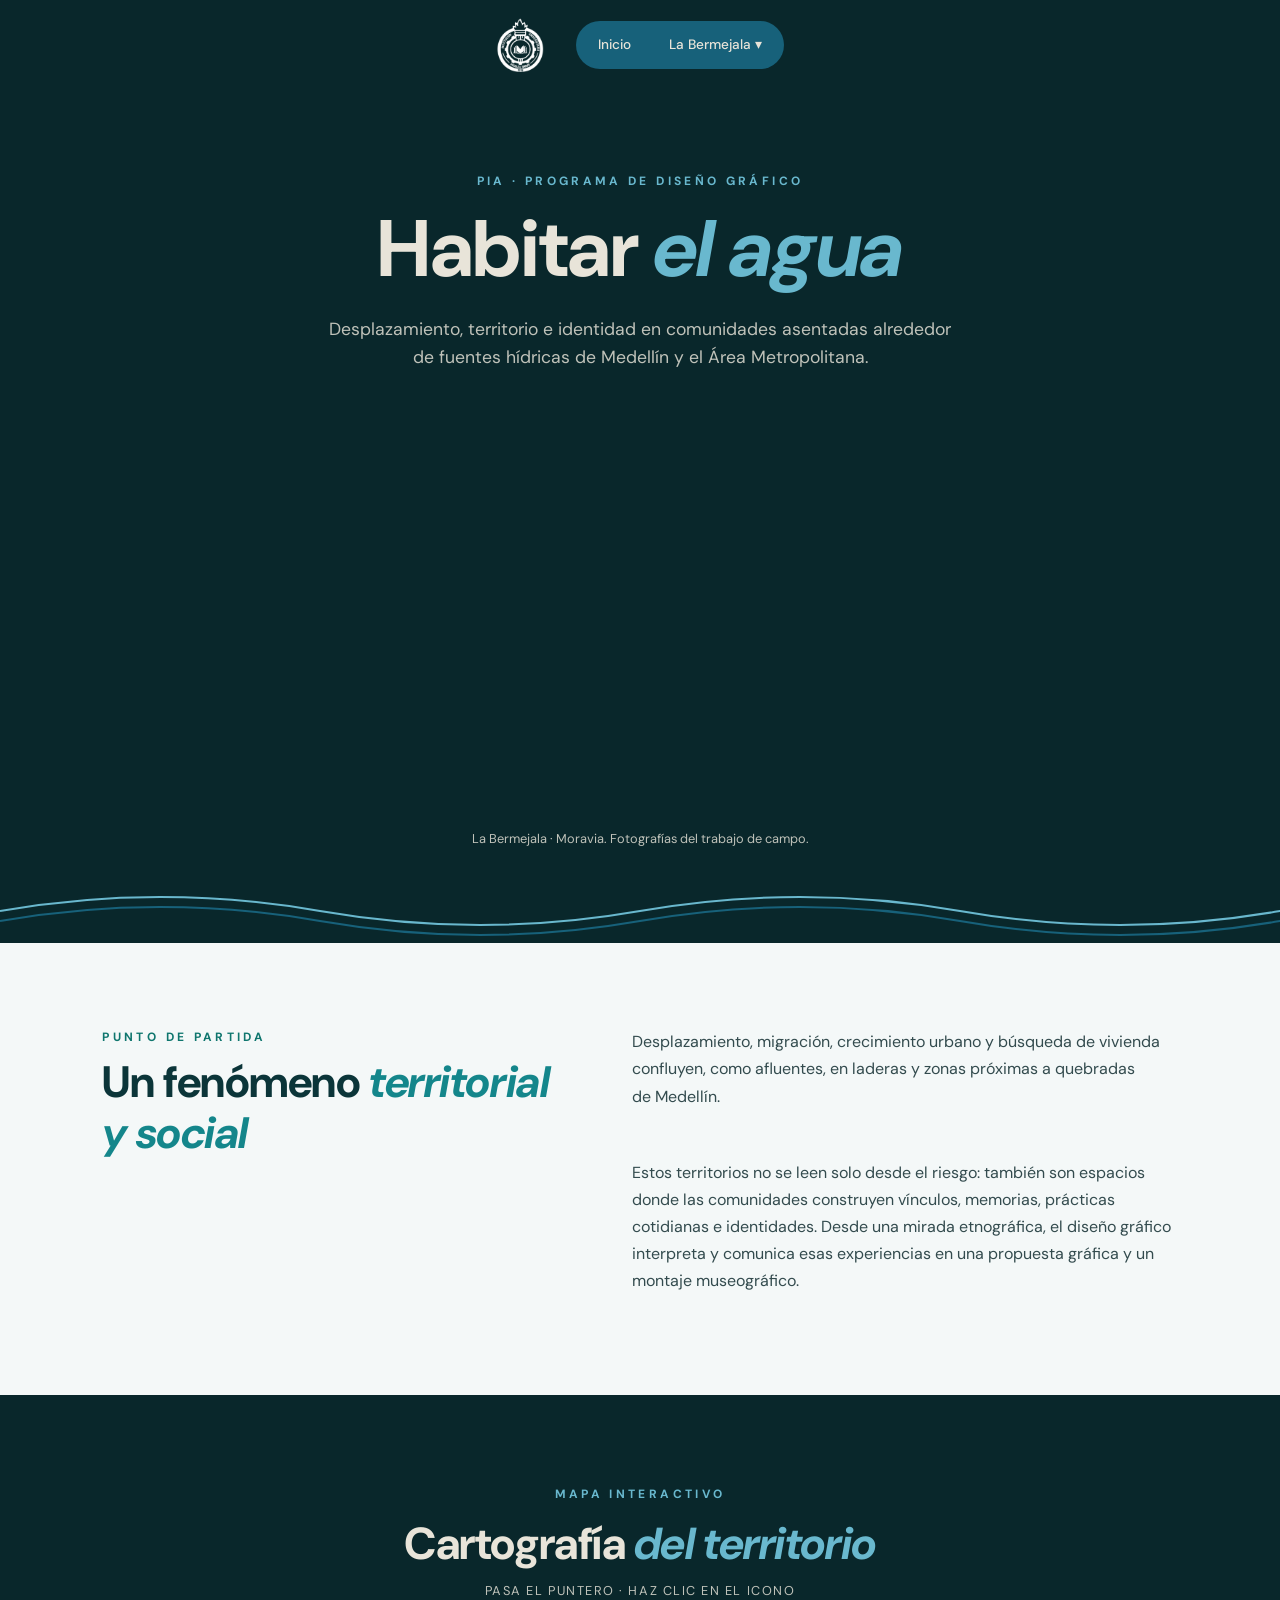
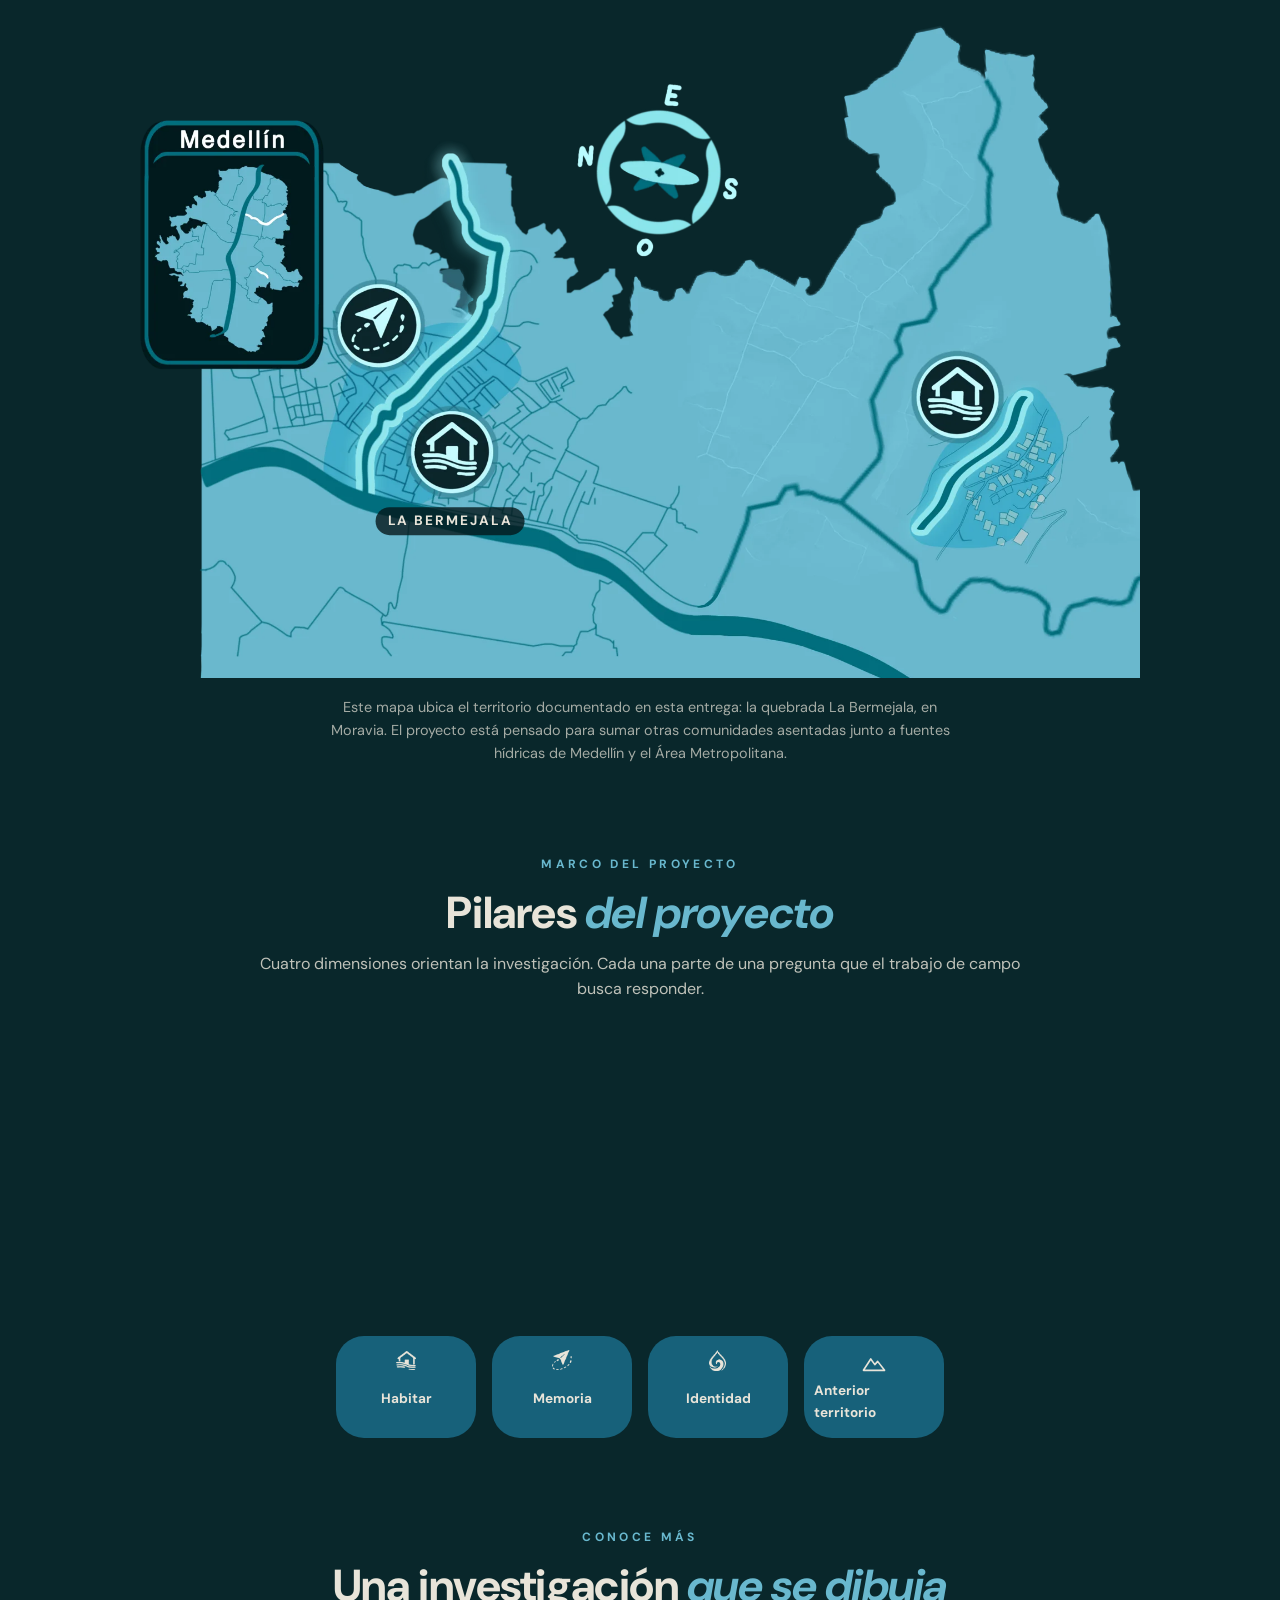
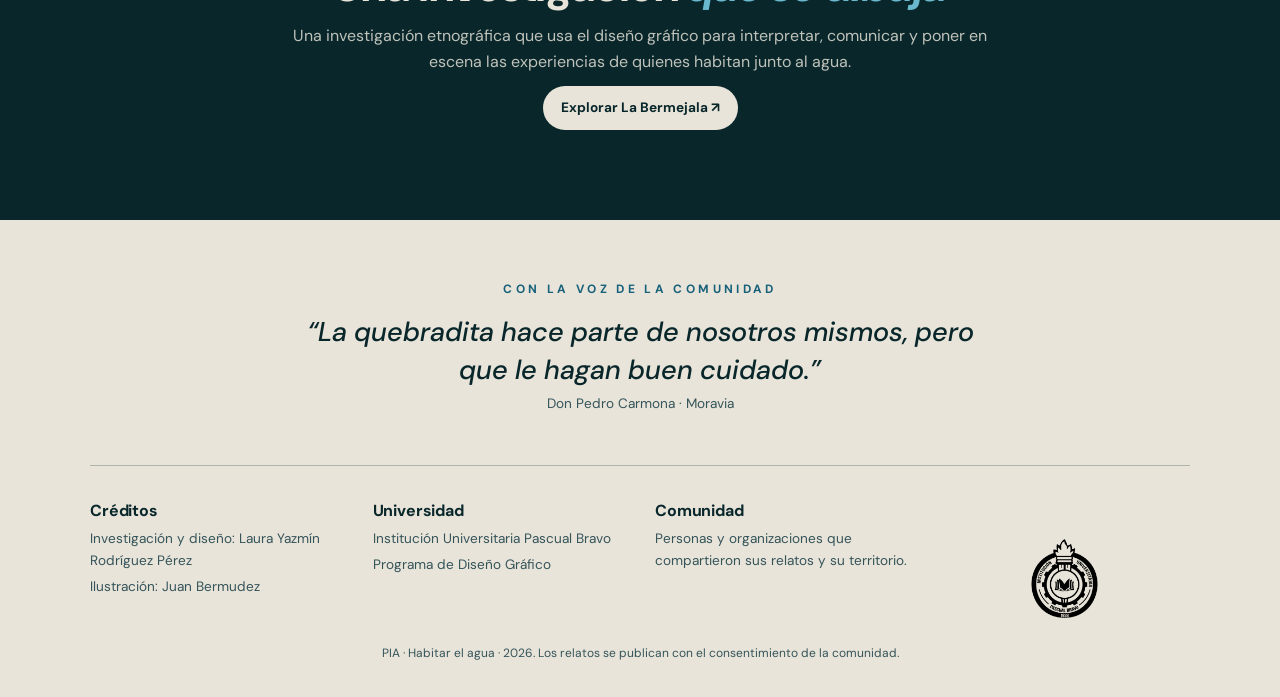
==== commit a7c5d797: "Quitar efecto de barra fija y forzar estilos nuevos (v5)" ====
--- a/index.html
+++ b/index.html
@@ -146,7 +146,7 @@
     }
   }
 </style>
-<link rel="stylesheet" href="mejoras.css?v=3">
+<link rel="stylesheet" href="mejoras.css?v=5">
 </head>
 <body>
 <header class="cab">
@@ -307,6 +307,6 @@
 </div>
 <p class="legal">PIA · Habitar el agua · 2026. Los relatos se publican con el consentimiento de la comunidad.</p>
 </footer>
-<script src="mejoras.js" defer></script>
+<script src="mejoras.js?v=5" defer></script>
 </body>
 </html>
--- a/mejoras.css
+++ b/mejoras.css
@@ -1,32 +1,5 @@
 /* Mejoras del front — capa aparte para no tocar los estilos originales.
    Se carga después de style-principal.css / style-habitar.css. */
-
-/* 1. Menú fijo al bajar: en páginas largas el menú queda siempre a mano */
-.cab {
-  position: sticky;
-  top: 0;
-  transition: padding .3s ease, background-color .3s ease, box-shadow .3s ease;
-}
-.cab.fija {
-  padding-top: 8px;
-  padding-bottom: 8px;
-  background: rgba(9, 39, 43, .86);
-  -webkit-backdrop-filter: blur(10px);
-  backdrop-filter: blur(10px);
-  box-shadow: 0 6px 24px rgba(0, 0, 0, .25);
-}
-.cab.fija nav > a img { transition: height .3s ease; }
-
-/* 1b. Barra fija más aireada: el menú no queda pegado al borde y el logo
-   conserva su lugar al pasar sobre las secciones claras */
-.cab.fija {
-  padding-top: 10px;
-  padding-bottom: 10px;
-  background: rgba(9, 39, 43, .96);
-  border-bottom: 1px solid rgba(105, 184, 206, .18);
-  box-shadow: 0 10px 30px rgba(9, 39, 43, .18);
-}
-.cab.fija nav > a img { height: 46px; }
 
 /* 1c. Galería «Habitar el agua» más ancha: aprovecha los costados en pantallas grandes */
 @media (min-width: 701px) {
@@ -85,5 +58,5 @@
 
 @media (prefers-reduced-motion: reduce) {
   .revela { opacity: 1; transform: none; transition: none; }
-  .cab, .arriba { transition: none; }
+  .arriba { transition: none; }
 }
